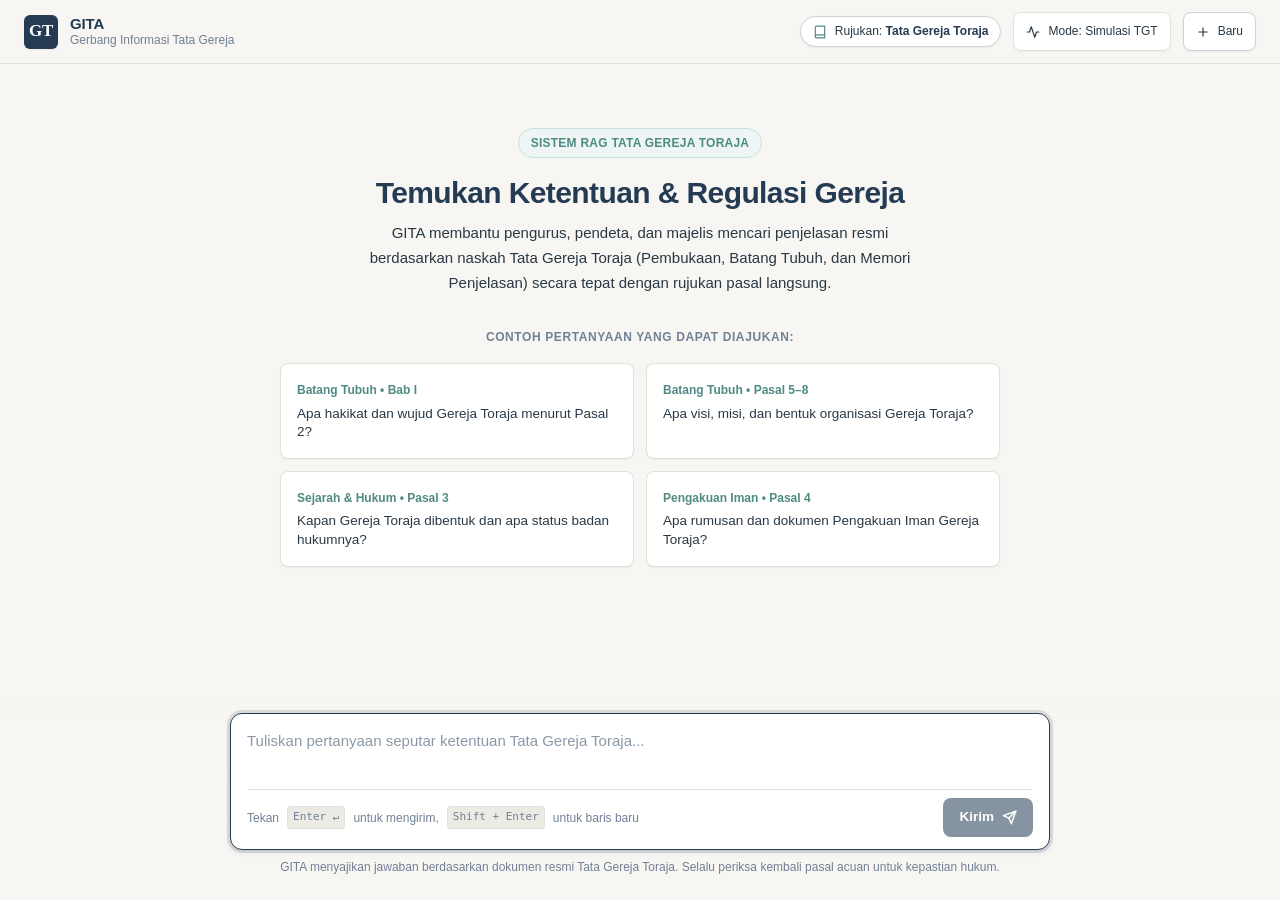
==== frontend/index.html @ 0ede10da "feat: implementasi UI chat" ====
<!DOCTYPE html>
<html lang="id">
<head>
  <meta charset="UTF-8">
  <meta name="viewport" content="width=device-width, initial-scale=1.0">
  <meta name="description" content="GITA - Gerbang Informasi Tata Gereja Toraja berbasis Retrieval-Augmented Generation (RAG)">
  <title>GITA — Gerbang Informasi Tata Gereja Toraja</title>
  
  <!-- CSS Stylesheets -->
  <link rel="stylesheet" href="css/variables.css">
  <link rel="stylesheet" href="css/base.css">
  <link rel="stylesheet" href="css/layout.css">
  <link rel="stylesheet" href="css/components.css">
</head>
<body>
  <div class="app-wrapper">
    <!-- Header Aplikasi -->
    <header class="app-header">
      <div class="brand-section">
        <div class="brand-badge" title="Gereja Toraja">GT</div>
        <div class="brand-info">
          <span class="brand-title">GITA</span>
          <span class="brand-subtitle">Gerbang Informasi Tata Gereja</span>
        </div>
      </div>

      <div class="header-actions">
        <div class="doc-scope-badge" title="Dokumen rujukan yang diindeks sistem">
          <svg width="14" height="14" viewBox="0 0 24 24" fill="none" stroke="currentColor" stroke-width="2" stroke-linecap="round" stroke-linejoin="round">
            <path d="M4 19.5A2.5 2.5 0 0 1 6.5 17H20"></path>
            <path d="M6.5 2H20v20H6.5A2.5 2.5 0 0 1 4 19.5v-15A2.5 2.5 0 0 1 6.5 2z"></path>
          </svg>
          <span class="scope-text">Rujukan: <strong>Tata Gereja Toraja</strong></span>
        </div>

        <button type="button" class="btn-secondary-action mode-toggle" id="mode-toggle" title="Klik untuk beralih mode simulasi / live API">
          <svg width="14" height="14" viewBox="0 0 24 24" fill="none" stroke="currentColor" stroke-width="2" stroke-linecap="round" stroke-linejoin="round">
            <polyline points="22 12 18 12 15 21 9 3 6 12 2 12"></polyline>
          </svg>
          <span id="mode-label">Mode: Simulasi TGT</span>
        </button>

        <button type="button" class="btn-secondary-action" id="btn-new-chat" title="Bersihkan riwayat percakapan">
          <svg width="14" height="14" viewBox="0 0 24 24" fill="none" stroke="currentColor" stroke-width="2" stroke-linecap="round" stroke-linejoin="round">
            <path d="M12 5v14M5 12h14"></path>
          </svg>
          <span>Baru</span>
        </button>
      </div>
    </header>

    <!-- Area Konten Utama -->
    <main class="app-main" id="main-content">
      <!-- Empty State Awal -->
      <section class="empty-state" id="empty-state">
        <div class="empty-state-badge">Sistem RAG Tata Gereja Toraja</div>
        <h1 class="empty-state-title">Temukan Ketentuan &amp; Regulasi Gereja</h1>
        <p class="empty-state-desc">
          GITA membantu pengurus, pendeta, dan majelis mencari penjelasan resmi berdasarkan naskah Tata Gereja Toraja (Pembukaan, Batang Tubuh, dan Memori Penjelasan) secara tepat dengan rujukan pasal langsung.
        </p>

        <div class="empty-state-prompt-title">Contoh Pertanyaan yang Dapat Diajukan:</div>
        
        <div class="sample-prompts-grid">
          <div class="sample-prompt-card" data-prompt="Apa hakikat dan wujud Gereja Toraja menurut Pasal 2?">
            <span class="sample-prompt-tag">Batang Tubuh • Bab I</span>
            <span class="sample-prompt-text">Apa hakikat dan wujud Gereja Toraja menurut Pasal 2?</span>
          </div>

          <div class="sample-prompt-card" data-prompt="Apa visi, misi, dan bentuk organisasi Gereja Toraja?">
            <span class="sample-prompt-tag">Batang Tubuh • Pasal 5–8</span>
            <span class="sample-prompt-text">Apa visi, misi, dan bentuk organisasi Gereja Toraja?</span>
          </div>

          <div class="sample-prompt-card" data-prompt="Kapan Gereja Toraja dibentuk dan apa status badan hukumnya?">
            <span class="sample-prompt-tag">Sejarah &amp; Hukum • Pasal 3</span>
            <span class="sample-prompt-text">Kapan Gereja Toraja dibentuk dan apa status badan hukumnya?</span>
          </div>

          <div class="sample-prompt-card" data-prompt="Apa rumusan dan dokumen Pengakuan Iman Gereja Toraja?">
            <span class="sample-prompt-tag">Pengakuan Iman • Pasal 4</span>
            <span class="sample-prompt-text">Apa rumusan dan dokumen Pengakuan Iman Gereja Toraja?</span>
          </div>
        </div>
      </section>

      <!-- Wadah Aliran Percakapan -->
      <section class="conversation-container" id="conversation-container" aria-live="polite" aria-label="Riwayat Tanya Jawab">
        <!-- Pesan dan referensi ditambahkan secara dinamis oleh ui.js -->
      </section>
    </main>

    <!-- Dock Input Bawah -->
    <footer class="input-dock">
      <div class="input-shell">
        <div class="input-card">
          <form id="query-form">
            <textarea 
              id="query-input" 
              class="input-textarea" 
              placeholder="Tuliskan pertanyaan seputar ketentuan Tata Gereja Toraja..." 
              rows="1" 
              aria-label="Kolom pertanyaan"
              required></textarea>
            
            <div class="input-controls">
              <div class="input-shortcuts-hint">
                <span>Tekan</span>
                <span class="kbd-badge">Enter ↵</span>
                <span>untuk mengirim,</span>
                <span class="kbd-badge">Shift + Enter</span>
                <span>untuk baris baru</span>
              </div>

              <button type="submit" id="btn-send" class="btn-send" disabled aria-label="Kirim Pertanyaan">
                <span>Kirim</span>
                <svg width="15" height="15" viewBox="0 0 24 24" fill="none" stroke="currentColor" stroke-width="2.5" stroke-linecap="round" stroke-linejoin="round">
                  <line x1="22" y1="2" x2="11" y2="13"></line>
                  <polygon points="22 2 15 22 11 13 2 9 22 2"></polygon>
                </svg>
              </button>
            </div>
          </form>
        </div>
        <div class="input-meta-note">
          GITA menyajikan jawaban berdasarkan dokumen resmi Tata Gereja Toraja. Selalu periksa kembali pasal acuan untuk kepastian hukum.
        </div>
      </div>
    </footer>
  </div>

  <!-- JavaScript Application Layer (Universal Vanilla JS) -->
  <script src="js/config.js"></script>
  <script src="js/mockData.js"></script>
  <script src="js/api.js"></script>
  <script src="js/ui.js"></script>
  <script src="js/app.js"></script>
</body>
</html>
---- frontend/css/variables.css ----
/**
 * GITA - Gerbang Informasi Tata Gereja
 * Design System Tokens & CSS Variables
 * Direction: Dignified, Clean, Professional, Harmonious (Deep Navy, Muted Teal, Soft Blue, Warm Ivory)
 */

:root {
  /* Surface & Background Palette (Warm Ivory & Pure White) */
  --bg-app: #F7F6F2;          /* Warm Ivory / Neutral Off-White - Latar utama yang tenang dan elegan */
  --bg-surface: #FFFFFF;      /* Putih bersih untuk kartu, response card, dan container input */
  --bg-subtle: #ECEAE4;       /* Soft warm neutral untuk pembatas, badge netral, dan kutipan */
  --bg-hover: #E3E0D6;        /* State hover elemen netral */
  --bg-active: #D7D3C7;       /* State aktif elemen netral */

  /* Hairline Borders & Dividers */
  --border-subtle: #E2E1DA;   /* Hairline border halus untuk kartu & divider */
  --border-default: #CBD2D9;  /* Border standar untuk card aktif & input */
  --border-focus: #243B53;    /* Border fokus selaras warna utama Deep Navy */

  /* Text & Typographic Hierarchy */
  --text-primary: #243B53;    /* Deep Navy / Ink - judul dan teks identitas berwibawa */
  --text-secondary: #293845;  /* Dark Text - kenyamanan membaca isi jawaban & dokumen */
  --text-muted: #718096;      /* Muted Text - metadata, label pendukung, disclaimer */
  --text-placeholder: #8A99A8;/* Slate 400 - placeholder bersih dan tidak mendominasi */
  --text-inverse: #FFFFFF;    /* Teks kontras di atas latar gelap */

  /* Primary Identity: Deep Navy / Ink Blue (Wibawa, Kepercayaan, Kelembagaan) */
  --navy-primary: #243B53;
  --navy-hover: #1B2D40;
  --navy-active: #142231;
  --navy-subtle: #EBF2F7;
  --navy-border: #C7D8E6;

  /* Secondary Accent: Muted Teal (Ketenangan, Modern, Rujukan Dokumen) */
  --teal-primary: #4F8A83;
  --teal-hover: #3E726C;
  --teal-active: #2E5651;
  --teal-subtle: #EDF6F5;     /* Latar badge rujukan pasal & highlight */
  --teal-border: #C5E0DC;     /* Border rujukan pasal */

  /* Interactive & User Chat Bubble: Soft Blue */
  --blue-bubble: #DCEAF4;     /* Soft Blue untuk chat bubble pengguna */
  --blue-bubble-border: #C4DCED;
  --blue-bubble-text: #19354E;
  --blue-subtle: #EBF3F9;
  --blue-border: #BCD9EE;

  /* Limited Accent: Soft Coral / Muted Terracotta (Aksen tambahan terukur) */
  --coral-primary: #D98978;
  --coral-hover: #C57361;
  --coral-subtle: #FCF4F2;
  --coral-border: #F4D3CC;

  /* Institutional Aliases for backward compatibility */
  --accent-primary: var(--navy-primary);
  --accent-hover: var(--navy-hover);
  --accent-active: var(--navy-active);
  --accent-subtle: var(--teal-subtle);
  --accent-border: var(--teal-border);

  /* Status Tokens (Strictly semantic) */
  --status-success-bg: #F0FDF4;
  --status-success-border: #BBF7D0;
  --status-success-text: #166534;

  --status-warning-bg: #FFFBEB;
  --status-warning-border: #FDE68A;
  --status-warning-text: #92400E;

  --status-error-bg: #FEF2F2;
  --status-error-border: #FECACA;
  --status-error-text: #991B1B;

  --status-info-bg: #F0F6FA;
  --status-info-border: #D0E2EF;
  --status-info-text: #1E3A5F;

  /* Typography Scales */
  --font-sans: -apple-system, BlinkMacSystemFont, "Segoe UI", Roboto, "Helvetica Neue", Arial, sans-serif;
  --font-serif: "Georgia", Cambria, "Times New Roman", Times, serif;
  --font-mono: ui-monospace, SFMono-Regular, Menlo, Monaco, Consolas, monospace;

  --text-xs: 0.75rem;    /* 12px */
  --text-sm: 0.84375rem; /* 13.5px */
  --text-base: 0.9375rem;/* 15px - optimal for editorial legibility */
  --text-md: 1.0625rem;  /* 17px */
  --text-lg: 1.25rem;    /* 20px */
  --text-xl: 1.5rem;     /* 24px */
  --text-2xl: 1.875rem;  /* 30px */

  --leading-tight: 1.25;
  --leading-normal: 1.5;
  --leading-relaxed: 1.68;

  /* Spacing Scale */
  --space-1: 0.25rem;  /* 4px */
  --space-2: 0.5rem;   /* 8px */
  --space-3: 0.75rem;  /* 12px */
  --space-4: 1rem;     /* 16px */
  --space-5: 1.25rem;  /* 20px */
  --space-6: 1.5rem;   /* 24px */
  --space-8: 2rem;     /* 32px */
  --space-10: 2.5rem;  /* 40px */
  --space-12: 3rem;    /* 48px */

  /* Structural Radii (Restrained, not bubbly) */
  --radius-xs: 3px;
  --radius-sm: 6px;
  --radius-md: 8px;
  --radius-lg: 12px;
  --radius-full: 9999px;

  /* Elevation (Subtle, crisp, physical feel) */
  --shadow-none: none;
  --shadow-sm: 0 1px 3px 0 rgba(36, 59, 83, 0.05), 0 1px 2px -1px rgba(36, 59, 83, 0.04);
  --shadow-md: 0 4px 6px -1px rgba(36, 59, 83, 0.07), 0 2px 4px -2px rgba(36, 59, 83, 0.05);
  --shadow-float: 0 12px 28px -6px rgba(36, 59, 83, 0.09), 0 4px 10px -4px rgba(36, 59, 83, 0.04);

  /* Transitions */
  --transition-fast: 150ms cubic-bezier(0.4, 0, 0.2, 1);
  --transition-normal: 220ms cubic-bezier(0.4, 0, 0.2, 1);

  /* Layout Constraints & Composer Dynamics */
  --header-height: 64px;
  --content-max-width: 820px;
  --composer-height: 220px; /* Nilai awal aman, disinkronkan secara dinamis oleh ResizeObserver */
  --composer-clearance: calc(var(--composer-height, 220px) + var(--space-8));
}
---- frontend/css/base.css ----
/**
 * GITA - Base & Typography Styles
 */

*, *::before, *::after {
  box-sizing: border-box;
  margin: 0;
  padding: 0;
}

html {
  font-size: 16px;
  -webkit-text-size-adjust: 100%;
  scroll-behavior: smooth;
  background-color: var(--bg-app);
  scroll-padding-bottom: var(--composer-clearance, 240px);
}

body {
  font-family: var(--font-sans);
  font-size: var(--text-base);
  line-height: var(--leading-relaxed);
  color: var(--text-primary);
  background-color: var(--bg-app);
  -webkit-font-smoothing: antialiased;
  -moz-osx-font-smoothing: grayscale;
  min-height: 100vh;
  display: flex;
  flex-direction: column;
}

/* Typography Rules */
h1, h2, h3, h4, h5, h6 {
  color: var(--text-primary);
  font-weight: 600;
  line-height: var(--leading-tight);
}

h1 {
  font-size: var(--text-2xl);
  letter-spacing: -0.02em;
}

h2 {
  font-size: var(--text-xl);
  letter-spacing: -0.015em;
}

h3 {
  font-size: var(--text-lg);
  letter-spacing: -0.01em;
}

p {
  color: var(--text-secondary);
  margin-bottom: var(--space-3);
}

p:last-child {
  margin-bottom: 0;
}

strong {
  color: var(--text-primary);
  font-weight: 600;
}

small {
  font-size: var(--text-xs);
  color: var(--text-muted);
}

/* Form Elements Reset */
input, textarea, button, select {
  font-family: inherit;
  font-size: inherit;
  line-height: inherit;
  color: inherit;
  border: none;
  background: none;
  outline: none;
}

button {
  cursor: pointer;
  user-select: none;
}

button:disabled {
  cursor: not-allowed;
  opacity: 0.55;
}

/* Custom Scrollbar (Subtle, sleek) */
::-webkit-scrollbar {
  width: 6px;
  height: 6px;
}

::-webkit-scrollbar-track {
  background: transparent;
}

::-webkit-scrollbar-thumb {
  background: var(--border-default);
  border-radius: var(--radius-full);
}

::-webkit-scrollbar-thumb:hover {
  background: var(--text-muted);
}

/* Focus Visible Accessibility */
:focus-visible {
  outline: 2px solid var(--navy-primary);
  outline-offset: 2px;
}

/* Compound controls (misal: textarea di dalam .input-card) menggunakan :focus-within container */
.input-textarea:focus,
.input-textarea:focus-visible {
  outline: none !important;
  box-shadow: none !important;
}
---- frontend/css/layout.css ----
/**
 * GITA - Layout & Structural Grid
 */

.app-wrapper {
  display: flex;
  flex-direction: column;
  min-height: 100vh;
  position: relative;
  background-color: var(--bg-app);
}

/* Header */
.app-header {
  position: sticky;
  top: 0;
  z-index: 40;
  height: var(--header-height);
  background-color: rgba(247, 246, 242, 0.95);
  backdrop-filter: blur(8px);
  -webkit-backdrop-filter: blur(8px);
  border-bottom: 1px solid var(--border-subtle);
  display: flex;
  align-items: center;
  justify-content: space-between;
  padding: 0 var(--space-6);
}

.brand-section {
  display: flex;
  align-items: center;
  gap: var(--space-3);
}

.brand-badge {
  display: inline-flex;
  align-items: center;
  justify-content: center;
  width: 34px;
  height: 34px;
  background-color: var(--navy-primary);
  color: var(--text-inverse);
  font-family: var(--font-serif);
  font-weight: 700;
  font-size: var(--text-md);
  border-radius: var(--radius-sm);
  letter-spacing: -0.02em;
  box-shadow: var(--shadow-sm);
}

.brand-info {
  display: flex;
  flex-direction: column;
}

.brand-title {
  font-size: var(--text-base);
  font-weight: 700;
  color: var(--navy-primary);
  line-height: 1.1;
  letter-spacing: -0.01em;
}

.brand-subtitle {
  font-size: var(--text-xs);
  color: var(--text-muted);
  font-weight: 500;
  line-height: 1.2;
}

.header-actions {
  display: flex;
  align-items: center;
  gap: var(--space-3);
}

.doc-scope-badge {
  display: inline-flex;
  align-items: center;
  gap: var(--space-2);
  padding: var(--space-1) var(--space-3);
  background-color: var(--bg-surface);
  border: 1px solid var(--border-default);
  border-radius: var(--radius-full);
  font-size: var(--text-xs);
  color: var(--text-secondary);
  font-weight: 500;
  box-shadow: var(--shadow-sm);
}

.doc-scope-badge svg {
  color: var(--teal-primary);
}

.btn-secondary-action {
  display: inline-flex;
  align-items: center;
  gap: var(--space-2);
  padding: var(--space-2) var(--space-3);
  background-color: var(--bg-surface);
  border: 1px solid var(--border-default);
  border-radius: var(--radius-md);
  font-size: var(--text-xs);
  color: var(--text-secondary);
  font-weight: 500;
  transition: all var(--transition-fast);
  box-shadow: var(--shadow-sm);
}

.btn-secondary-action:hover {
  background-color: var(--navy-subtle);
  color: var(--navy-primary);
  border-color: var(--navy-border);
}

.btn-secondary-action:active {
  background-color: var(--blue-bubble);
}

.mode-toggle {
  cursor: pointer;
}

/* Main Content Area */
.app-main {
  flex: 1;
  display: flex;
  flex-direction: column;
  width: 100%;
  max-width: var(--content-max-width);
  margin: 0 auto;
  /* Ruang bawah adaptif yang sinkron dengan tinggi input composer */
  padding: var(--space-6) var(--space-4) var(--composer-clearance, 240px);
}

/* Conversation Container */
.conversation-container {
  display: flex;
  flex-direction: column;
  gap: var(--space-8);
  width: 100%;
}

/* Pinned Bottom Input Dock */
.input-dock {
  position: fixed;
  bottom: 0;
  left: 0;
  right: 0;
  z-index: 30;
  /* Gradien lembut menyatu dengan latar warm ivory */
  background: linear-gradient(to bottom, rgba(247, 246, 242, 0) 0%, rgba(247, 246, 242, 0.92) 24%, rgba(247, 246, 242, 1) 100%);
  padding: var(--space-4) var(--space-4) var(--space-6);
  pointer-events: none;
}

.input-shell {
  max-width: var(--content-max-width);
  margin: 0 auto;
  pointer-events: auto;
}

/* Footer / Disclaimer */
.input-meta-note {
  text-align: center;
  font-size: var(--text-xs);
  color: var(--text-muted);
  margin-top: var(--space-2);
  line-height: var(--leading-normal);
}

/* Responsive adjustments */
@media (max-width: 640px) {
  .app-header {
    padding: 0 var(--space-3);
    height: 56px;
  }

  .brand-subtitle {
    display: none;
  }

  .doc-scope-badge span.scope-text {
    display: none;
  }

  .app-main {
    padding: var(--space-4) var(--space-3) calc(var(--composer-height, 240px) + var(--space-6));
  }

  .input-dock {
    padding: var(--space-2) var(--space-3) var(--space-4);
  }
}
---- frontend/css/components.css ----
/**
 * GITA - Components Stylesheet
 * Strict Anti-AI-Slop: Clean, Institutional, Legible, High Usability
 */

/* ==========================================================================
   1. Empty State
   ========================================================================== */
.empty-state {
  display: flex;
  flex-direction: column;
  align-items: center;
  text-align: center;
  padding: var(--space-10) var(--space-4) var(--space-6);
  animation: fadeIn 300ms ease-out;
}

.empty-state-badge {
  display: inline-flex;
  align-items: center;
  gap: var(--space-2);
  padding: var(--space-1) var(--space-3);
  background-color: var(--teal-subtle);
  border: 1px solid var(--teal-border);
  color: var(--teal-primary);
  border-radius: var(--radius-full);
  font-size: var(--text-xs);
  font-weight: 600;
  margin-bottom: var(--space-4);
  letter-spacing: 0.02em;
  text-transform: uppercase;
}

.empty-state-title {
  font-size: var(--text-2xl);
  font-weight: 700;
  color: var(--navy-primary);
  margin-bottom: var(--space-2);
  letter-spacing: -0.02em;
}

.empty-state-desc {
  max-width: 580px;
  font-size: var(--text-base);
  color: var(--text-secondary);
  line-height: var(--leading-relaxed);
  margin-bottom: var(--space-8);
}

.empty-state-prompt-title {
  font-size: var(--text-xs);
  font-weight: 600;
  text-transform: uppercase;
  letter-spacing: 0.05em;
  color: var(--text-muted);
  margin-bottom: var(--space-4);
}

.sample-prompts-grid {
  display: grid;
  grid-template-columns: repeat(auto-fit, minmax(260px, 1fr));
  gap: var(--space-3);
  width: 100%;
  max-width: 720px;
}

.sample-prompt-card {
  display: flex;
  flex-direction: column;
  align-items: flex-start;
  text-align: left;
  padding: var(--space-4);
  background-color: var(--bg-surface);
  border: 1px solid var(--border-subtle);
  border-radius: var(--radius-md);
  box-shadow: var(--shadow-sm);
  transition: all var(--transition-fast);
  cursor: pointer;
}

.sample-prompt-card:hover {
  border-color: var(--navy-primary);
  background-color: #FAFCFE;
  transform: translateY(-1px);
  box-shadow: var(--shadow-md);
}

.sample-prompt-tag {
  font-size: var(--text-xs);
  font-weight: 600;
  color: var(--teal-primary);
  margin-bottom: var(--space-1);
}

.sample-prompt-text {
  font-size: var(--text-sm);
  color: var(--text-secondary);
  line-height: 1.4;
  font-weight: 500;
}

/* ==========================================================================
   2. Chat Interaction & Messages
   ========================================================================== */
.chat-turn {
  display: flex;
  flex-direction: column;
  gap: var(--space-4);
  animation: fadeIn 200ms ease-out;
}

/* User Query Bubble (Refined Soft Blue, Clean & Readable) */
.user-query-container {
  display: flex;
  justify-content: flex-end;
  width: 100%;
}

.user-query-bubble {
  max-width: 82%;
  background-color: var(--blue-bubble);
  border: 1px solid var(--blue-bubble-border);
  border-radius: var(--radius-lg) var(--radius-lg) 2px var(--radius-lg);
  padding: var(--space-3) var(--space-4);
  box-shadow: 0 1px 3px 0 rgba(36, 59, 83, 0.06);
}

.user-query-text {
  font-size: var(--text-base);
  color: var(--blue-bubble-text);
  line-height: var(--leading-normal);
  white-space: pre-wrap;
  word-break: break-word;
  font-weight: 500;
}

/* Assistant Response Card */
.assistant-response-card {
  width: 100%;
  background-color: var(--bg-surface);
  border: 1px solid var(--border-subtle);
  border-radius: var(--radius-lg);
  box-shadow: var(--shadow-sm);
  padding: var(--space-6);
  display: flex;
  flex-direction: column;
  gap: var(--space-4);
}

.response-header {
  display: flex;
  align-items: center;
  justify-content: space-between;
  border-bottom: 1px solid var(--border-subtle);
  padding-bottom: var(--space-3);
}

.assistant-identity {
  display: flex;
  align-items: center;
  gap: var(--space-2);
}

.assistant-icon {
  width: 24px;
  height: 24px;
  display: flex;
  align-items: center;
  justify-content: center;
  background-color: var(--teal-subtle);
  color: var(--teal-primary);
  border-radius: var(--radius-xs);
}

.assistant-name {
  font-size: var(--text-sm);
  font-weight: 600;
  color: var(--navy-primary);
}

/* Status Badges */
.status-pill {
  display: inline-flex;
  align-items: center;
  gap: var(--space-1);
  padding: 2px var(--space-3);
  border-radius: var(--radius-full);
  font-size: var(--text-xs);
  font-weight: 600;
  border: 1px solid transparent;
}

.status-pill.success {
  background-color: var(--status-success-bg);
  border-color: var(--status-success-border);
  color: var(--status-success-text);
}

.status-pill.warning {
  background-color: var(--status-warning-bg);
  border-color: var(--status-warning-border);
  color: var(--status-warning-text);
}

.status-pill.error {
  background-color: var(--status-error-bg);
  border-color: var(--status-error-border);
  color: var(--status-error-text);
}

.status-pill.info {
  background-color: var(--status-info-bg);
  border-color: var(--status-info-border);
  color: var(--status-info-text);
}

/* Answer Body */
.response-body {
  font-size: var(--text-base);
  line-height: var(--leading-relaxed);
  color: var(--text-secondary);
}

.response-body p {
  margin-bottom: var(--space-3);
}

.response-body p:last-child {
  margin-bottom: 0;
}

.response-body ol, .response-body ul {
  margin: var(--space-2) 0 var(--space-3) var(--space-6);
}

.response-body li {
  margin-bottom: var(--space-1);
}

/* ==========================================================================
   3. Source References Section (Muted Teal Accent)
   ========================================================================== */
.source-section {
  margin-top: var(--space-2);
  padding-top: var(--space-4);
  border-top: 1px dashed var(--border-default);
}

.source-header {
  display: flex;
  align-items: center;
  justify-content: space-between;
  margin-bottom: var(--space-3);
}

.source-title {
  display: flex;
  align-items: center;
  gap: var(--space-2);
  font-size: var(--text-xs);
  font-weight: 700;
  color: var(--navy-primary);
  text-transform: uppercase;
  letter-spacing: 0.04em;
}

.source-count-badge {
  background-color: var(--teal-subtle);
  border: 1px solid var(--teal-border);
  color: var(--teal-primary);
  font-size: var(--text-xs);
  font-weight: 600;
  padding: 1px 6px;
  border-radius: var(--radius-full);
}

.citation-cards-list {
  display: flex;
  flex-direction: column;
  gap: var(--space-3);
}

.citation-card {
  background-color: #FAFBFB;
  border: 1px solid var(--border-subtle);
  border-radius: var(--radius-md);
  padding: var(--space-3);
  transition: border-color var(--transition-fast);
}

.citation-card:hover {
  border-color: var(--teal-border);
}

.citation-meta-row {
  display: flex;
  flex-wrap: wrap;
  align-items: center;
  gap: var(--space-2);
}

.citation-badge {
  display: inline-flex;
  align-items: center;
  padding: 2px var(--space-2);
  background-color: var(--teal-subtle);
  border: 1px solid var(--teal-border);
  color: var(--teal-primary);
  border-radius: var(--radius-xs);
  font-size: var(--text-xs);
  font-weight: 600;
}

.citation-doc-info {
  font-size: var(--text-xs);
  color: var(--text-secondary);
  font-weight: 500;
}

.citation-page {
  font-size: var(--text-xs);
  color: var(--text-muted);
}

.citation-toggle-btn {
  margin-left: auto;
  font-size: var(--text-xs);
  color: var(--teal-primary);
  font-weight: 500;
  display: inline-flex;
  align-items: center;
  gap: 4px;
  padding: 2px 6px;
  border-radius: var(--radius-xs);
  transition: background-color var(--transition-fast);
}

.citation-toggle-btn:hover {
  background-color: var(--teal-subtle);
}

.citation-excerpt {
  margin-top: var(--space-3);
  padding: var(--space-3);
  background-color: var(--bg-surface);
  border-left: 3px solid var(--teal-primary);
  border-radius: 0 var(--radius-sm) var(--radius-sm) 0;
  font-size: var(--text-sm);
  color: var(--text-secondary);
  line-height: var(--leading-normal);
  white-space: pre-wrap;
  display: none;
}

.citation-excerpt.expanded {
  display: block;
  animation: fadeIn 150ms ease-out;
}

/* ==========================================================================
   4. Loading State & Skeletons
   ========================================================================== */
.loading-turn {
  background-color: var(--bg-surface);
  border: 1px solid var(--border-subtle);
  border-radius: var(--radius-lg);
  padding: var(--space-6);
  display: flex;
  flex-direction: column;
  gap: var(--space-3);
  box-shadow: var(--shadow-sm);
}

.loading-header {
  display: flex;
  align-items: center;
  gap: var(--space-2);
  font-size: var(--text-sm);
  font-weight: 500;
  color: var(--text-secondary);
}

.loading-spinner-ring {
  width: 16px;
  height: 16px;
  border: 2px solid var(--border-default);
  border-top-color: var(--teal-primary);
  border-radius: 50%;
  animation: spin 0.8s linear infinite;
}

.skeleton-line {
  height: 14px;
  background-color: var(--bg-subtle);
  border-radius: var(--radius-xs);
  animation: pulse 1.5s ease-in-out infinite;
}

.skeleton-line.w-full { width: 100%; }
.skeleton-line.w-80   { width: 80%; }
.skeleton-line.w-60   { width: 60%; }

/* ==========================================================================
   5. Notice & Empty Results Banner
   ========================================================================== */
.notice-box {
  display: flex;
  align-items: flex-start;
  gap: var(--space-3);
  padding: var(--space-4);
  border-radius: var(--radius-md);
  margin-top: var(--space-2);
}

.notice-box.warning {
  background-color: var(--status-warning-bg);
  border: 1px solid var(--status-warning-border);
  color: var(--status-warning-text);
}

.notice-box.error {
  background-color: var(--status-error-bg);
  border: 1px solid var(--status-error-border);
  color: var(--status-error-text);
}

.notice-icon {
  flex-shrink: 0;
  margin-top: 2px;
}

.notice-content h4 {
  font-size: var(--text-sm);
  font-weight: 600;
  margin-bottom: var(--space-1);
}

.notice-content p {
  font-size: var(--text-sm);
  line-height: var(--leading-normal);
  color: inherit;
}

.btn-retry {
  margin-top: var(--space-3);
  display: inline-flex;
  align-items: center;
  gap: var(--space-2);
  padding: var(--space-2) var(--space-3);
  background-color: var(--bg-surface);
  border: 1px solid var(--status-error-border);
  border-radius: var(--radius-sm);
  color: var(--status-error-text);
  font-size: var(--text-xs);
  font-weight: 600;
  transition: all var(--transition-fast);
}

.btn-retry:hover {
  background-color: #FEF2F2;
}

/* ==========================================================================
   6. Input Card Component (Clean Compound Focus & Seamless Textarea)
   ========================================================================== */
.input-card {
  background-color: var(--bg-surface);
  border: 1px solid var(--border-default);
  border-radius: var(--radius-lg);
  box-shadow: var(--shadow-float);
  padding: var(--space-3) var(--space-4);
  display: flex;
  flex-direction: column;
  transition: border-color var(--transition-fast), box-shadow var(--transition-fast);
}

.input-card:focus-within {
  border-color: var(--navy-primary);
  box-shadow: 0 0 0 3px rgba(36, 59, 83, 0.15), var(--shadow-md);
}

.input-textarea {
  width: 100%;
  min-height: 48px;
  max-height: 160px;
  resize: none;
  font-size: var(--text-base);
  line-height: var(--leading-normal);
  color: var(--text-primary);
  background: transparent;
  border: none;
  outline: none;
  box-shadow: none;
  padding: var(--space-1) 0;
  -webkit-appearance: none;
  appearance: none;
}

.input-textarea:focus,
.input-textarea:focus-visible {
  outline: none !important;
  box-shadow: none !important;
  border: none !important;
}

.input-textarea::placeholder {
  color: var(--text-placeholder);
  opacity: 1;
}

.input-controls {
  display: flex;
  align-items: center;
  justify-content: space-between;
  padding-top: var(--space-2);
  border-top: 1px solid var(--border-subtle);
  margin-top: var(--space-2);
}

.input-shortcuts-hint {
  font-size: var(--text-xs);
  color: var(--text-muted);
  display: flex;
  align-items: center;
  gap: var(--space-2);
}

.kbd-badge {
  display: inline-block;
  padding: 1px 5px;
  background-color: var(--bg-subtle);
  border: 1px solid var(--border-subtle);
  border-radius: var(--radius-xs);
  font-family: var(--font-mono);
  font-size: 11px;
  color: var(--text-muted);
}

.btn-send {
  display: inline-flex;
  align-items: center;
  justify-content: center;
  gap: var(--space-2);
  padding: var(--space-2) var(--space-4);
  background-color: var(--navy-primary);
  color: var(--text-inverse);
  border-radius: var(--radius-md);
  font-size: var(--text-sm);
  font-weight: 600;
  transition: all var(--transition-fast);
}

.btn-send:hover:not(:disabled) {
  background-color: var(--navy-hover);
}

.btn-send:active:not(:disabled) {
  background-color: var(--navy-active);
}

/* Animations */
@keyframes fadeIn {
  from { opacity: 0; transform: translateY(4px); }
  to { opacity: 1; transform: translateY(0); }
}

@keyframes spin {
  from { transform: rotate(0deg); }
  to { transform: rotate(360deg); }
}

@keyframes pulse {
  0%, 100% { opacity: 1; }
  50% { opacity: 0.4; }
}

/* ==========================================================================
   7. Responsive Component Adjustments (Mobile 390px & Tablets)
   ========================================================================== */
@media (max-width: 640px) {
  .empty-state {
    padding: var(--space-6) var(--space-2) var(--space-4);
  }

  .empty-state-title {
    font-size: var(--text-xl);
  }

  .user-query-bubble {
    max-width: 92%;
  }

  .assistant-response-card {
    padding: var(--space-4);
  }

  .input-shortcuts-hint {
    display: none;
  }

  .input-controls {
    justify-content: flex-end;
  }

  .btn-send {
    width: auto;
  }
}
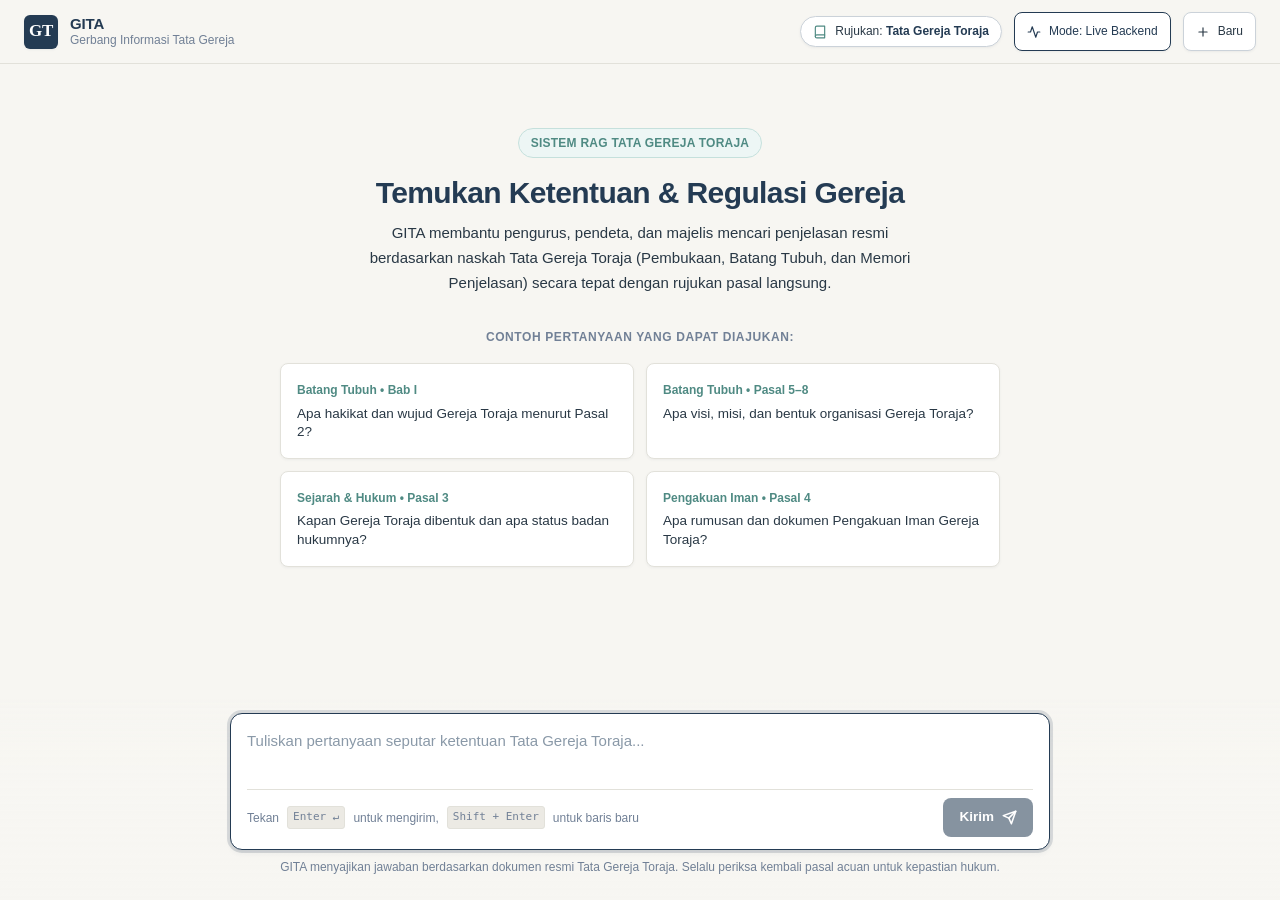
==== commit 14fa5f79: "fix: rapikan format kutipan pasal dan tata letak nomor ayat" ====
--- a/frontend/index.html
+++ b/frontend/index.html
@@ -7,10 +7,10 @@
   <title>GITA — Gerbang Informasi Tata Gereja Toraja</title>
   
   <!-- CSS Stylesheets -->
-  <link rel="stylesheet" href="css/variables.css">
-  <link rel="stylesheet" href="css/base.css">
-  <link rel="stylesheet" href="css/layout.css">
-  <link rel="stylesheet" href="css/components.css">
+  <link rel="stylesheet" href="css/variables.css?v=1.3">
+  <link rel="stylesheet" href="css/base.css?v=1.3">
+  <link rel="stylesheet" href="css/layout.css?v=1.3">
+  <link rel="stylesheet" href="css/components.css?v=1.3">
 </head>
 <body>
   <div class="app-wrapper">
@@ -130,10 +130,10 @@
   </div>
 
   <!-- JavaScript Application Layer (Universal Vanilla JS) -->
-  <script src="js/config.js"></script>
-  <script src="js/mockData.js"></script>
-  <script src="js/api.js"></script>
-  <script src="js/ui.js"></script>
-  <script src="js/app.js"></script>
+  <script src="js/config.js?v=1.3"></script>
+  <script src="js/mockData.js?v=1.3"></script>
+  <script src="js/api.js?v=1.3"></script>
+  <script src="js/ui.js?v=1.3"></script>
+  <script src="js/app.js?v=1.3"></script>
 </body>
 </html>
--- a/frontend/css/components.css
+++ b/frontend/css/components.css
@@ -229,7 +229,8 @@
   margin-bottom: 0;
 }
 
-.response-body ol, .response-body ul {
+.response-body ol,
+.response-body ul {
   margin: var(--space-2) 0 var(--space-3) var(--space-6);
 }
 
@@ -341,20 +342,57 @@
 
 .citation-excerpt {
   margin-top: var(--space-3);
-  padding: var(--space-3);
-  background-color: var(--bg-surface);
-  border-left: 3px solid var(--teal-primary);
+  padding: var(--space-4);
+  background-color: #FAFAFE;
+  border-left: 3px solid var(--primary);
+  border-top: 1px solid var(--border-subtle);
+  border-right: 1px solid var(--border-subtle);
+  border-bottom: 1px solid var(--border-subtle);
   border-radius: 0 var(--radius-sm) var(--radius-sm) 0;
   font-size: var(--text-sm);
   color: var(--text-secondary);
   line-height: var(--leading-normal);
-  white-space: pre-wrap;
   display: none;
 }
 
 .citation-excerpt.expanded {
-  display: block;
+  display: flex;
+  flex-direction: column;
+  gap: var(--space-3);
   animation: fadeIn 150ms ease-out;
+}
+
+.citation-excerpt-header {
+  font-weight: 700;
+  color: var(--text-primary);
+  font-size: var(--text-sm);
+  padding-bottom: var(--space-2);
+  border-bottom: 1px dashed var(--border-subtle);
+}
+
+.citation-excerpt-item {
+  display: flex;
+  align-items: baseline;
+  gap: var(--space-2);
+  line-height: var(--leading-normal);
+}
+
+.citation-item-num {
+  font-weight: 700;
+  color: var(--primary-hover);
+  flex-shrink: 0;
+  min-width: 24px;
+  white-space: nowrap;
+}
+
+.citation-item-text {
+  flex: 1;
+  color: var(--text-secondary);
+}
+
+.citation-excerpt-p {
+  line-height: var(--leading-normal);
+  color: var(--text-secondary);
 }
 
 /* ==========================================================================
@@ -396,9 +434,17 @@
   animation: pulse 1.5s ease-in-out infinite;
 }
 
-.skeleton-line.w-full { width: 100%; }
-.skeleton-line.w-80   { width: 80%; }
-.skeleton-line.w-60   { width: 60%; }
+.skeleton-line.w-full {
+  width: 100%;
+}
+
+.skeleton-line.w-80 {
+  width: 80%;
+}
+
+.skeleton-line.w-60 {
+  width: 60%;
+}
 
 /* ==========================================================================
    5. Notice & Empty Results Banner
@@ -560,18 +606,37 @@
 
 /* Animations */
 @keyframes fadeIn {
-  from { opacity: 0; transform: translateY(4px); }
-  to { opacity: 1; transform: translateY(0); }
+  from {
+    opacity: 0;
+    transform: translateY(4px);
+  }
+
+  to {
+    opacity: 1;
+    transform: translateY(0);
+  }
 }
 
 @keyframes spin {
-  from { transform: rotate(0deg); }
-  to { transform: rotate(360deg); }
+  from {
+    transform: rotate(0deg);
+  }
+
+  to {
+    transform: rotate(360deg);
+  }
 }
 
 @keyframes pulse {
-  0%, 100% { opacity: 1; }
-  50% { opacity: 0.4; }
+
+  0%,
+  100% {
+    opacity: 1;
+  }
+
+  50% {
+    opacity: 0.4;
+  }
 }
 
 /* ==========================================================================
@@ -605,4 +670,4 @@
   .btn-send {
     width: auto;
   }
-}
+}
